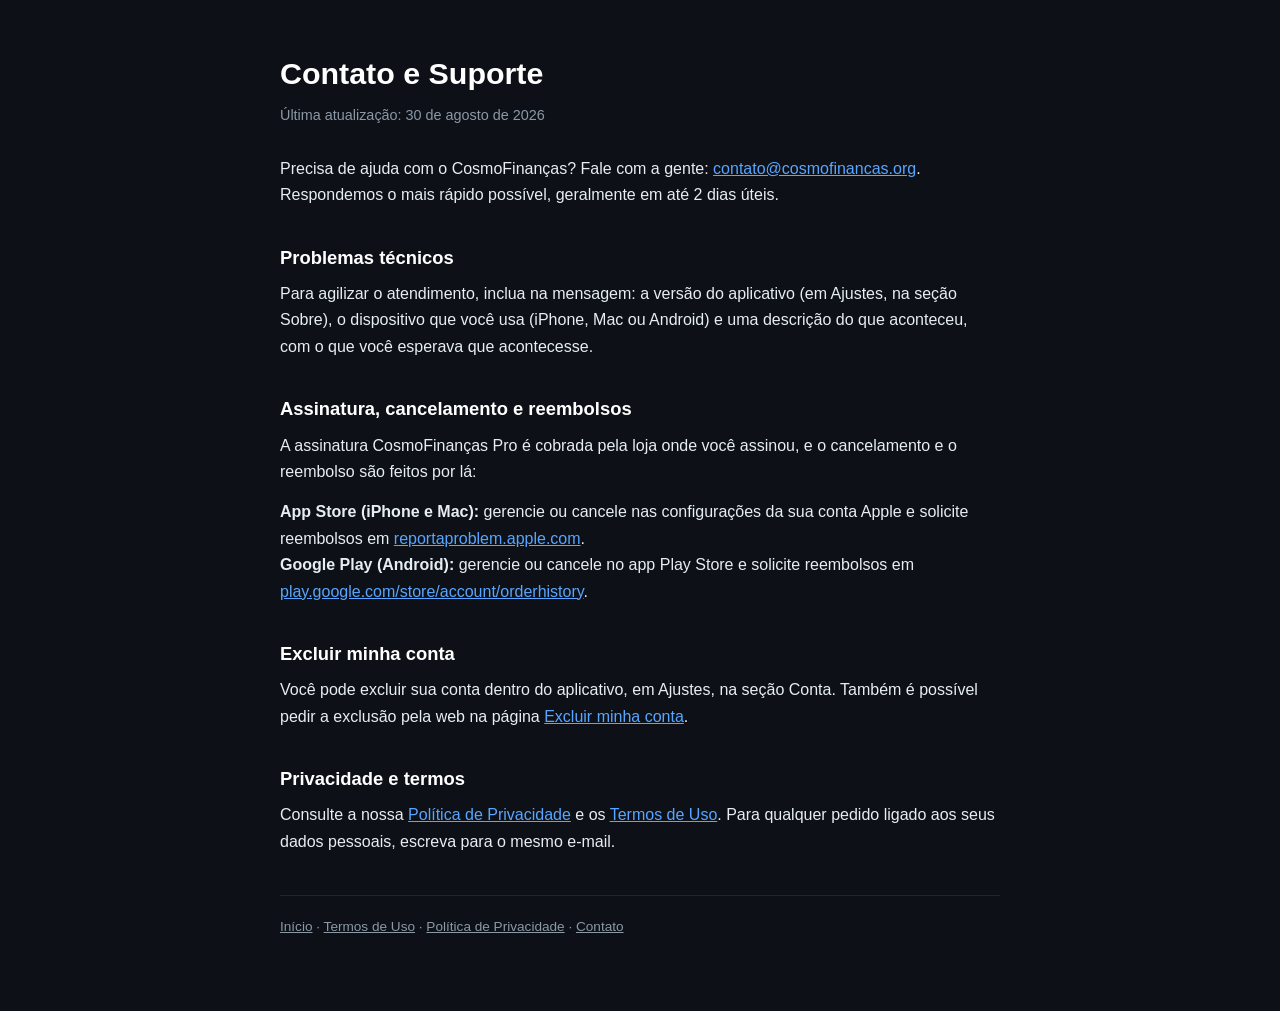
==== contato/index.html @ e845f7d6 "Merge contato-delete-pages" ====
<!DOCTYPE html>
<html lang="pt-BR">
<head>
  <meta charset="utf-8">
  <meta name="viewport" content="width=device-width, initial-scale=1">
  <title>Contato e Suporte | CosmoFinanças</title>
  <meta name="description" content="Fale com o suporte do CosmoFinanças: dúvidas, problemas técnicos, assinatura e exclusão de conta.">
  <link rel="icon" href="/favicon.ico">
  <link rel="apple-touch-icon" href="/apple-touch-icon.png">
  <meta name="robots" content="index, follow">
  <link rel="canonical" href="https://cosmofinancas.org/contato">
  <style>
    :root { color-scheme: light dark; }
    body { margin: 0; font-family: -apple-system, BlinkMacSystemFont, "Segoe UI", Roboto, sans-serif;
           background: #0d1117; color: #e6edf3; line-height: 1.65; }
    main { max-width: 720px; margin: 0 auto; padding: 48px 22px 72px; }
    h1 { font-size: 1.9rem; margin: 0 0 6px; color: #ffffff; }
    h2 { font-size: 1.15rem; margin: 34px 0 8px; color: #ffffff; }
    p { margin: 0 0 14px; }
    .updated { color: #8b98a5; font-size: 0.9rem; margin-bottom: 28px; }
    a { color: #58a6ff; }
    footer { margin-top: 40px; padding-top: 20px; border-top: 1px solid #21262d; font-size: 0.85rem; color: #8b98a5; }
    footer a { color: #8b98a5; }
  </style>
</head>
<body>
  <main>
    <h1>Contato e Suporte</h1>
    <p class="updated">Última atualização: 30 de agosto de 2026</p>

    <p>Precisa de ajuda com o CosmoFinanças? Fale com a gente: <a href="mailto:contato@cosmofinancas.org">contato@cosmofinancas.org</a>. Respondemos o mais rápido possível, geralmente em até 2 dias úteis.</p>

    <h2>Problemas técnicos</h2>
    <p>Para agilizar o atendimento, inclua na mensagem: a versão do aplicativo (em Ajustes, na seção Sobre), o dispositivo que você usa (iPhone, Mac ou Android) e uma descrição do que aconteceu, com o que você esperava que acontecesse.</p>

    <h2>Assinatura, cancelamento e reembolsos</h2>
    <p>A assinatura CosmoFinanças Pro é cobrada pela loja onde você assinou, e o cancelamento e o reembolso são feitos por lá:</p>
    <p><strong>App Store (iPhone e Mac):</strong> gerencie ou cancele nas configurações da sua conta Apple e solicite reembolsos em <a href="https://reportaproblem.apple.com" rel="noopener" target="_blank">reportaproblem.apple.com</a>.<br>
    <strong>Google Play (Android):</strong> gerencie ou cancele no app Play Store e solicite reembolsos em <a href="https://play.google.com/store/account/orderhistory" rel="noopener" target="_blank">play.google.com/store/account/orderhistory</a>.</p>

    <h2>Excluir minha conta</h2>
    <p>Você pode excluir sua conta dentro do aplicativo, em Ajustes, na seção Conta. Também é possível pedir a exclusão pela web na página <a href="/excluir-conta">Excluir minha conta</a>.</p>

    <h2>Privacidade e termos</h2>
    <p>Consulte a nossa <a href="/privacidade">Política de Privacidade</a> e os <a href="/termos">Termos de Uso</a>. Para qualquer pedido ligado aos seus dados pessoais, escreva para o mesmo e-mail.</p>

    <footer>
      <a href="/">Início</a> · <a href="/termos">Termos de Uso</a> · <a href="/privacidade">Política de Privacidade</a> · <a href="/contato">Contato</a>
    </footer>
  </main>
</body>
</html>
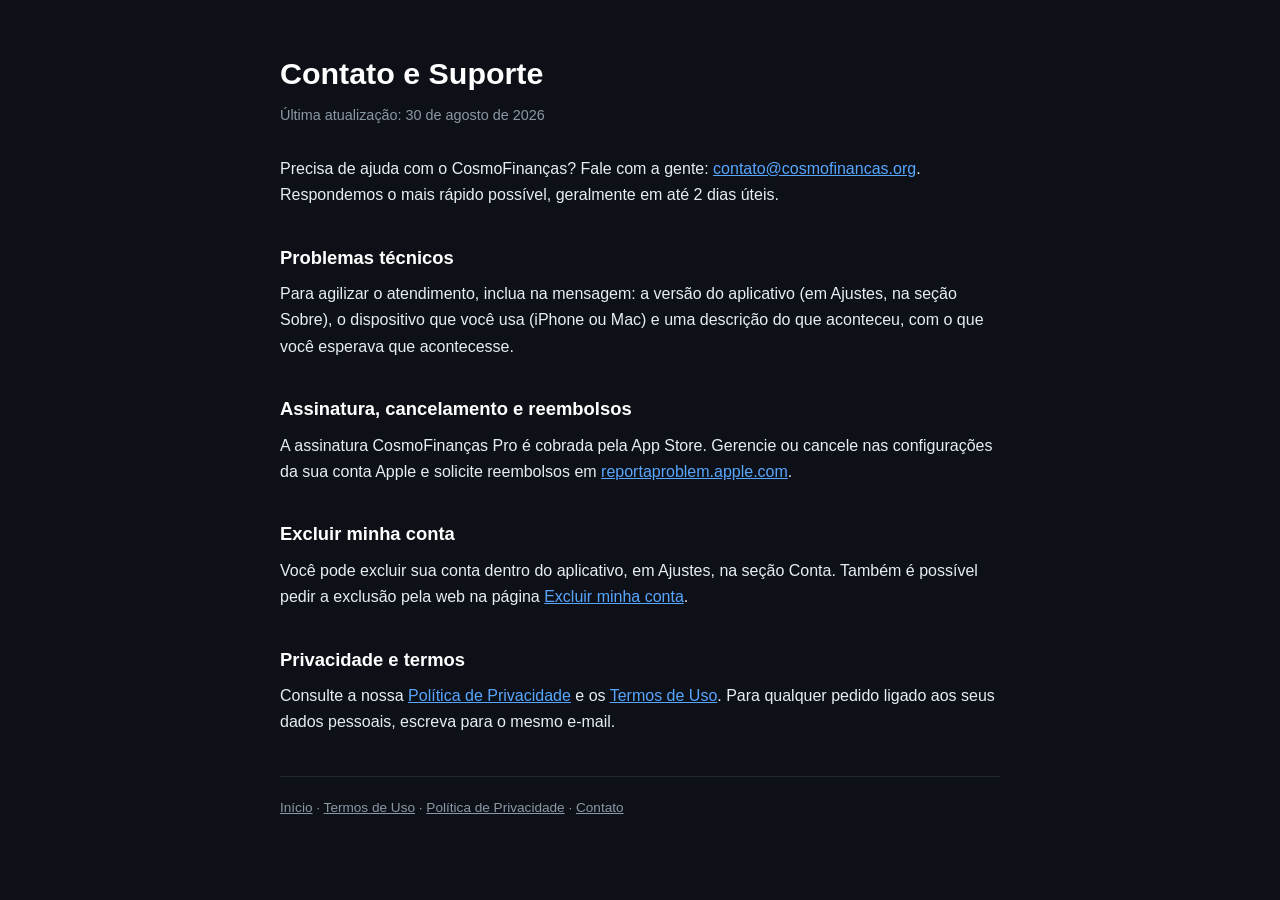
==== commit 804a23b7: "feat(seo): add canonical site metadata Add sitemap and robots directives, trailing-slash canonicals," ====
--- a/contato/index.html
+++ b/contato/index.html
@@ -8,7 +8,7 @@
   <link rel="icon" href="/favicon.ico">
   <link rel="apple-touch-icon" href="/apple-touch-icon.png">
   <meta name="robots" content="index, follow">
-  <link rel="canonical" href="https://cosmofinancas.org/contato">
+  <link rel="canonical" href="https://cosmofinancas.org/contato/">
   <style>
     :root { color-scheme: light dark; }
     body { margin: 0; font-family: -apple-system, BlinkMacSystemFont, "Segoe UI", Roboto, sans-serif;
@@ -31,21 +31,19 @@
     <p>Precisa de ajuda com o CosmoFinanças? Fale com a gente: <a href="mailto:contato@cosmofinancas.org">contato@cosmofinancas.org</a>. Respondemos o mais rápido possível, geralmente em até 2 dias úteis.</p>
 
     <h2>Problemas técnicos</h2>
-    <p>Para agilizar o atendimento, inclua na mensagem: a versão do aplicativo (em Ajustes, na seção Sobre), o dispositivo que você usa (iPhone, Mac ou Android) e uma descrição do que aconteceu, com o que você esperava que acontecesse.</p>
+    <p>Para agilizar o atendimento, inclua na mensagem: a versão do aplicativo (em Ajustes, na seção Sobre), o dispositivo que você usa (iPhone ou Mac) e uma descrição do que aconteceu, com o que você esperava que acontecesse.</p>
 
     <h2>Assinatura, cancelamento e reembolsos</h2>
-    <p>A assinatura CosmoFinanças Pro é cobrada pela loja onde você assinou, e o cancelamento e o reembolso são feitos por lá:</p>
-    <p><strong>App Store (iPhone e Mac):</strong> gerencie ou cancele nas configurações da sua conta Apple e solicite reembolsos em <a href="https://reportaproblem.apple.com" rel="noopener" target="_blank">reportaproblem.apple.com</a>.<br>
-    <strong>Google Play (Android):</strong> gerencie ou cancele no app Play Store e solicite reembolsos em <a href="https://play.google.com/store/account/orderhistory" rel="noopener" target="_blank">play.google.com/store/account/orderhistory</a>.</p>
+    <p>A assinatura CosmoFinanças Pro é cobrada pela App Store. Gerencie ou cancele nas configurações da sua conta Apple e solicite reembolsos em <a href="https://reportaproblem.apple.com" rel="noopener" target="_blank">reportaproblem.apple.com</a>.</p>
 
     <h2>Excluir minha conta</h2>
-    <p>Você pode excluir sua conta dentro do aplicativo, em Ajustes, na seção Conta. Também é possível pedir a exclusão pela web na página <a href="/excluir-conta">Excluir minha conta</a>.</p>
+    <p>Você pode excluir sua conta dentro do aplicativo, em Ajustes, na seção Conta. Também é possível pedir a exclusão pela web na página <a href="/excluir-conta/">Excluir minha conta</a>.</p>
 
     <h2>Privacidade e termos</h2>
-    <p>Consulte a nossa <a href="/privacidade">Política de Privacidade</a> e os <a href="/termos">Termos de Uso</a>. Para qualquer pedido ligado aos seus dados pessoais, escreva para o mesmo e-mail.</p>
+    <p>Consulte a nossa <a href="/privacidade/">Política de Privacidade</a> e os <a href="/termos/">Termos de Uso</a>. Para qualquer pedido ligado aos seus dados pessoais, escreva para o mesmo e-mail.</p>
 
     <footer>
-      <a href="/">Início</a> · <a href="/termos">Termos de Uso</a> · <a href="/privacidade">Política de Privacidade</a> · <a href="/contato">Contato</a>
+      <a href="/">Início</a> · <a href="/termos/">Termos de Uso</a> · <a href="/privacidade/">Política de Privacidade</a> · <a href="/contato/">Contato</a>
     </footer>
   </main>
 </body>
